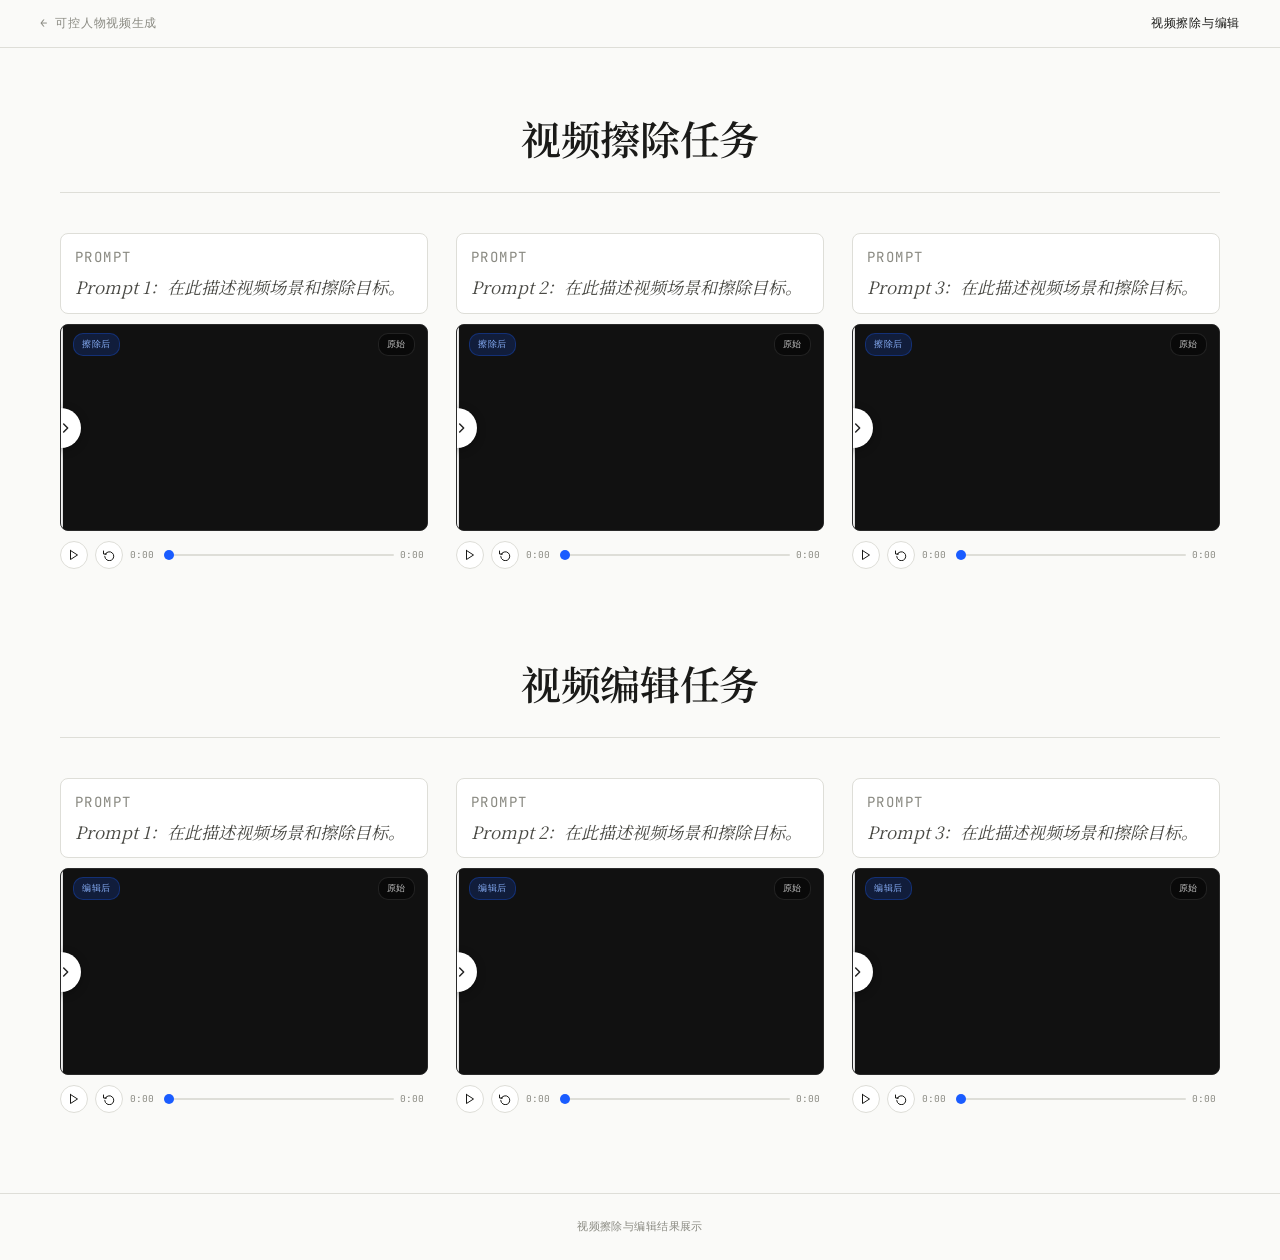
==== erasure.html @ 0b7d1b9e "refactor: index.html = driving task, erasure.html = erasure/editing task Remove landing page entirel" ====
<!DOCTYPE html>
<html lang="zh-CN">
<head>
<meta charset="UTF-8">
<meta name="viewport" content="width=device-width, initial-scale=1.0">
<title>视频擦除与编辑</title>
<link rel="preconnect" href="https://fonts.googleapis.com">
<link rel="preconnect" href="https://fonts.gstatic.com" crossorigin>
<link href="https://fonts.googleapis.com/css2?family=Noto+Serif+SC:wght@400;600&family=JetBrains+Mono:wght@400;500&display=swap" rel="stylesheet">
<style>
*,*::before,*::after{box-sizing:border-box;margin:0;padding:0}
:root{
  --bg:#fafaf8;--text:#1a1a18;--text-sub:#4a4a45;--text-dim:#8a8a82;
  --border:#deded8;--accent:#1a5cff;--surface:#f0f0ec;--handle-size:40px;
}
html{scroll-behavior:smooth}
body{background:var(--bg);color:var(--text);font-family:'Noto Serif SC',Georgia,serif;font-size:16px;line-height:1.7;min-height:100vh;}

.nav-bar{
  position:sticky;top:0;z-index:100;
  background:rgba(250,250,248,0.92);backdrop-filter:blur(10px);
  border-bottom:1px solid var(--border);
  padding:0 40px;height:48px;
  display:flex;align-items:center;justify-content:space-between;
}
.nav-current{font-family:'JetBrains Mono',monospace;font-size:12px;letter-spacing:0.06em;color:var(--text);}
.nav-link{
  font-family:'JetBrains Mono',monospace;font-size:12px;letter-spacing:0.06em;
  color:var(--text-dim);text-decoration:none;transition:color .15s;
}
.nav-link:hover{color:var(--accent);}

main{max-width:1240px;margin:0 auto;padding:56px 40px 80px;}

.task-section{margin-bottom:80px;}
.task-section:last-child{margin-bottom:0;}
.section-title{
  font-family:'Noto Serif SC',serif;font-size:clamp(26px,4vw,40px);
  font-weight:600;letter-spacing:-0.01em;color:var(--text);
  text-align:center;
  padding-bottom:20px;margin-bottom:40px;
  border-bottom:1px solid var(--border);
}

.video-grid{display:grid;grid-template-columns:repeat(3,1fr);gap:48px 28px;}
@media(max-width:960px){.video-grid{grid-template-columns:repeat(2,1fr)}}
@media(max-width:580px){.video-grid{grid-template-columns:1fr}}

.video-card{display:flex;flex-direction:column;gap:10px;}

.prompt-box{
  background:#fff;border:1px solid var(--border);border-radius:8px;
  padding:12px 14px;font-size:17px;color:var(--text-sub);line-height:1.6;
  font-style:italic;font-family:'Noto Serif SC',Georgia,serif;min-height:66px;
}
.prompt-box::before{
  content:'Prompt';display:block;
  font-family:'JetBrains Mono',monospace;font-size:14px;
  letter-spacing:0.1em;text-transform:uppercase;
  color:var(--text-dim);font-style:normal;margin-bottom:5px;
}

.viewer-wrap{
  position:relative;border-radius:8px;overflow:hidden;
  background:#111;aspect-ratio:16/9;user-select:none;border:1px solid #2a2a2a;
  will-change:transform;
}
.comp-canvas{position:absolute;inset:0;width:100%;height:100%;display:block;image-rendering:auto;}
.c-divider{
  position:absolute;top:0;bottom:0;left:0;width:1.5px;
  background:rgba(255,255,255,0.85);transform:translateX(0px);
  pointer-events:none;z-index:10;will-change:transform;
}
.c-handle{
  position:absolute;top:50%;left:0;transform:translate3d(0px,-50%,0);
  width:var(--handle-size);height:var(--handle-size);
  border-radius:50%;background:#fff;
  display:flex;align-items:center;justify-content:center;
  z-index:11;pointer-events:none;
  box-shadow:0 2px 10px rgba(0,0,0,0.3);will-change:transform;
  margin-left:calc(var(--handle-size) / -2);
}
.c-handle svg{width:16px;height:16px;stroke:#222;fill:none;stroke-width:2.2;stroke-linecap:round;stroke-linejoin:round}
.vlabel{
  position:absolute;top:8px;font-family:'JetBrains Mono',monospace;
  font-size:9px;letter-spacing:0.08em;text-transform:uppercase;
  padding:3px 8px;border-radius:10px;pointer-events:none;z-index:8;
}
.vlabel-left {left:12px;background:rgba(26,92,255,0.18);color:rgba(140,180,255,0.95);border:1px solid rgba(26,92,255,0.3);}
.vlabel-right{right:12px;background:rgba(0,0,0,0.45);color:rgba(255,255,255,0.75);border:1px solid rgba(255,255,255,0.1);}

.ctrl-bar{display:flex;align-items:center;gap:7px;}
.c-btn{
  width:28px;height:28px;border-radius:50%;
  border:1px solid var(--border);background:#fff;color:var(--text);
  display:flex;align-items:center;justify-content:center;
  cursor:pointer;flex-shrink:0;transition:border-color .15s,background .15s;
}
.c-btn:hover{border-color:#aaa;background:var(--surface)}
.c-btn svg{width:12px;height:12px;stroke:currentColor;fill:none;stroke-width:2;stroke-linecap:round;stroke-linejoin:round}
.c-progress{flex:1;display:flex;align-items:center;gap:6px;}
.c-time{font-family:'JetBrains Mono',monospace;font-size:9.5px;color:var(--text-dim);min-width:28px;}
input[type="range"].c-seek{
  flex:1;-webkit-appearance:none;appearance:none;height:2px;border-radius:2px;
  background:var(--border);outline:none;cursor:pointer;
  background-image:linear-gradient(var(--accent),var(--accent));
  background-size:0% 100%;background-repeat:no-repeat;
}
input[type="range"].c-seek::-webkit-slider-thumb{-webkit-appearance:none;width:10px;height:10px;border-radius:50%;background:var(--accent);cursor:pointer;}
input[type="range"].c-seek::-moz-range-thumb{width:10px;height:10px;border-radius:50%;background:var(--accent);border:none;}

footer{border-top:1px solid var(--border);padding:24px 48px;text-align:center;font-family:'JetBrains Mono',monospace;font-size:10.5px;color:var(--text-dim);letter-spacing:0.04em;}
</style>
</head>
<body>

<nav class="nav-bar">
  <a class="nav-link" href="index.html">← 可控人物视频生成</a>
  <span class="nav-current">视频擦除与编辑</span>
</nav>

<main>
  <section class="task-section">
    <h1 class="section-title">视频擦除任务</h1>
    <div class="video-grid" id="erasure-grid"></div>
  </section>
  <section class="task-section">
    <h1 class="section-title">视频编辑任务</h1>
    <div class="video-grid" id="editing-grid"></div>
  </section>
</main>
<footer>视频擦除与编辑结果展示</footer>

<script>
const ERASURE_DATA = [
  {
    prompt: "Prompt 1：在此描述视频场景和擦除目标。",
    orig:   "assets/videos/erasure/erasure1/original.mp4",
    output: "assets/videos/erasure/erasure1/output.mp4",
  },
  {
    prompt: "Prompt 2：在此描述视频场景和擦除目标。",
    orig:   "assets/videos/erasure/erasure2/original.mp4",
    output: "assets/videos/erasure/erasure2/output.mp4",
  },
  {
    prompt: "Prompt 3：在此描述视频场景和擦除目标。",
    orig:   "assets/videos/erasure/erasure3/original.mp4",
    output: "assets/videos/erasure/erasure3/output.mp4",
  },
];

const EDITING_DATA = [
  {
    prompt: "Prompt 1：在此描述视频场景和擦除目标。",
    orig:   "assets/videos/erasure/erasure1/original.mp4",
    output: "assets/videos/erasure/erasure1/output.mp4",
  },
  {
    prompt: "Prompt 2：在此描述视频场景和擦除目标。",
    orig:   "assets/videos/erasure/erasure2/original.mp4",
    output: "assets/videos/erasure/erasure2/output.mp4",
  },
  {
    prompt: "Prompt 3：在此描述视频场景和擦除目标。",
    orig:   "assets/videos/erasure/erasure3/original.mp4",
    output: "assets/videos/erasure/erasure3/output.mp4",
  },
];

const ICONS = {
  play:    '<svg viewBox="0 0 24 24"><polygon points="5 3 19 12 5 21 5 3"/></svg>',
  pause:   '<svg viewBox="0 0 24 24"><rect x="6" y="4" width="4" height="16"/><rect x="14" y="4" width="4" height="16"/></svg>',
  restart: '<svg viewBox="0 0 24 24"><polyline points="1 4 1 10 7 10"/><path d="M3.51 15a9 9 0 1 0 .49-3.5"/></svg>',
};

const HAS_RVFC = 'requestVideoFrameCallback' in HTMLVideoElement.prototype;

function el(tag, cls) {
  const e = document.createElement(tag);
  if (cls) cls.trim().split(/\s+/).forEach(c => e.classList.add(c));
  return e;
}
function fmt(t) {
  return Math.floor(t / 60) + ':' + String(Math.floor(t % 60)).padStart(2, '0');
}

document.getElementById('erasure-grid').append(...ERASURE_DATA.map(d => buildCard(d, '擦除后', '原始')));
document.getElementById('editing-grid').append(...EDITING_DATA.map(d => buildCard(d, '编辑后', '原始')));

function buildCard(data, leftLabel, rightLabel) {
  const card = el('div', 'video-card');

  const pb = el('div', 'prompt-box');
  pb.textContent = data.prompt;
  card.appendChild(pb);

  const wrap = el('div', 'viewer-wrap');

  const vorig = document.createElement('video');
  const vout  = document.createElement('video');
  [vorig, vout].forEach((v, i) => {
    v.src = i === 0 ? data.orig : data.output;
    v.preload = 'auto'; v.playsInline = true; v.muted = true; v.loop = true;
    v.style.cssText = 'position:absolute;width:1px;height:1px;opacity:0;pointer-events:none;';
    wrap.appendChild(v);
  });

  const canvas = el('canvas', 'comp-canvas');
  const ctx = canvas.getContext('2d', { alpha: false, desynchronized: true });
  wrap.appendChild(canvas);

  const divider = el('div', 'c-divider');
  const handle  = el('div', 'c-handle');
  handle.innerHTML = '<svg viewBox="0 0 24 24" fill="none" stroke="#333" stroke-width="2.2" stroke-linecap="round"><polyline points="8 18 2 12 8 6"/><polyline points="16 6 22 12 16 18"/></svg>';
  const lLeft  = el('span', 'vlabel vlabel-left');  lLeft.textContent  = leftLabel;
  const lRight = el('span', 'vlabel vlabel-right'); lRight.textContent = rightLabel;
  wrap.append(divider, handle, lLeft, lRight);
  card.appendChild(wrap);

  const bar   = el('div', 'ctrl-bar');
  const btnPl = el('button', 'c-btn'); btnPl.innerHTML = ICONS.play;
  const btnRe = el('button', 'c-btn'); btnRe.innerHTML = ICONS.restart;
  const prog  = el('div', 'c-progress');
  const tCur  = el('span', 'c-time'); tCur.textContent = '0:00';
  const seek  = document.createElement('input');
  seek.type = 'range'; seek.className = 'c-seek';
  seek.min = 0; seek.max = 100; seek.value = 0; seek.step = 0.01;
  const tDur = el('span', 'c-time'); tDur.textContent = '0:00';
  prog.append(tCur, seek, tDur);
  bar.append(btnPl, btnRe, prog);
  card.appendChild(bar);

  let splitPx = 0, splitFrac = 0, rafId = null, rvfcId = null, lastDrawT = -1;
  let origReady = false, outReady = false, autoStarted = false;

  const ro = new ResizeObserver(() => {
    const w = wrap.offsetWidth, h = wrap.offsetHeight;
    canvas.width  = Math.round(w * devicePixelRatio);
    canvas.height = Math.round(h * devicePixelRatio);
    ctx.scale(devicePixelRatio, devicePixelRatio);
    splitPx = splitFrac * w;
    updateDividerDOM(splitPx);
    drawFrame();
  });
  ro.observe(wrap);

  function drawFrame() {
    const W = wrap.offsetWidth, H = wrap.offsetHeight;
    if (!W || !H) return;
    const vW = vorig.videoWidth || W, vH = vorig.videoHeight || H;
    const scale = Math.min(W / vW, H / vH);
    const r = { x:(W-vW*scale)/2, y:(H-vH*scale)/2, w:vW*scale, h:vH*scale };
    const sx = splitPx;
    ctx.fillStyle = '#111'; ctx.fillRect(0, 0, W, H);
    ctx.save(); ctx.beginPath(); ctx.rect(sx, 0, W-sx, H); ctx.clip();
    ctx.drawImage(vorig, r.x, r.y, r.w, r.h); ctx.restore();
    ctx.save(); ctx.beginPath(); ctx.rect(0, 0, sx, H); ctx.clip();
    if (outReady) ctx.drawImage(vout, r.x, r.y, r.w, r.h); ctx.restore();
    ctx.strokeStyle = 'rgba(255,255,255,0.85)'; ctx.lineWidth = 1.5;
    ctx.beginPath(); ctx.moveTo(sx, 0); ctx.lineTo(sx, H); ctx.stroke();
  }

  function updateDividerDOM(px) {
    divider.style.transform = `translateX(${px}px)`;
    handle.style.transform  = `translate3d(${px}px,-50%,0)`;
  }

  function applyProgress(t, dur) {
    const frac = dur > 0 ? t / dur : 0;
    splitFrac = frac; splitPx = frac * wrap.offsetWidth;
    updateDividerDOM(splitPx);
    seek.value = t; seek.style.backgroundSize = (frac * 100) + '% 100%';
    tCur.textContent = fmt(t);
  }

  function onVideoFrame(_now, meta) {
    if (meta.mediaTime !== lastDrawT) { lastDrawT = meta.mediaTime; applyProgress(meta.mediaTime, vorig.duration || 1); drawFrame(); }
    if (!vorig.paused && !vorig.ended) rvfcId = vorig.requestVideoFrameCallback(onVideoFrame);
  }
  function rafTick() {
    applyProgress(vorig.currentTime, vorig.duration || 1); drawFrame();
    if (!vorig.paused && !vorig.ended) rafId = requestAnimationFrame(rafTick);
  }
  function startLoop() {
    if (HAS_RVFC) { if (rvfcId) vorig.cancelVideoFrameCallback(rvfcId); rvfcId = vorig.requestVideoFrameCallback(onVideoFrame); }
    else { cancelAnimationFrame(rafId); rafId = requestAnimationFrame(rafTick); }
  }
  function play() {
    if (Math.abs(vorig.currentTime - vout.currentTime) > 0.1) vout.currentTime = vorig.currentTime;
    Promise.all([vorig.play(), vout.play()]).then(() => { btnPl.innerHTML = ICONS.pause; startLoop(); }).catch(() => {});
  }
  function pause() {
    vorig.pause(); vout.pause(); btnPl.innerHTML = ICONS.play;
    if (HAS_RVFC) { if (rvfcId) { vorig.cancelVideoFrameCallback(rvfcId); rvfcId = null; } }
    else { cancelAnimationFrame(rafId); rafId = null; }
    drawFrame();
  }

  btnPl.addEventListener('click', () => vorig.paused ? play() : pause());
  btnRe.addEventListener('click', () => { vorig.currentTime = 0; vout.currentTime = 0; applyProgress(0, vorig.duration || 1); drawFrame(); play(); });
  vorig.addEventListener('ended', () => { btnPl.innerHTML = ICONS.play; cancelAnimationFrame(rafId); rafId = null; if (rvfcId) { vorig.cancelVideoFrameCallback(rvfcId); rvfcId = null; } });

  seek.addEventListener('input', () => {
    const t = parseFloat(seek.value), dur = vorig.duration || 1;
    vorig.currentTime = t; vout.currentTime = t; applyProgress(t, dur); drawFrame();
  });
  seek.addEventListener('pointerup', () => {
    if (!vorig.paused) Promise.all([vorig.play(), vout.play()]).then(startLoop).catch(() => {});
  });

  vorig.addEventListener('loadedmetadata', () => { seek.max = vorig.duration; tDur.textContent = fmt(vorig.duration); applyProgress(0, vorig.duration); drawFrame(); });

  function tryAutoPlay() { if (origReady && outReady && !autoStarted) { autoStarted = true; play(); } }
  vorig.addEventListener('canplay', () => { origReady = true; drawFrame(); tryAutoPlay(); });
  vout.addEventListener('canplay',  () => { outReady  = true; drawFrame(); tryAutoPlay(); });

  return card;
}
</script>
</body>
</html>
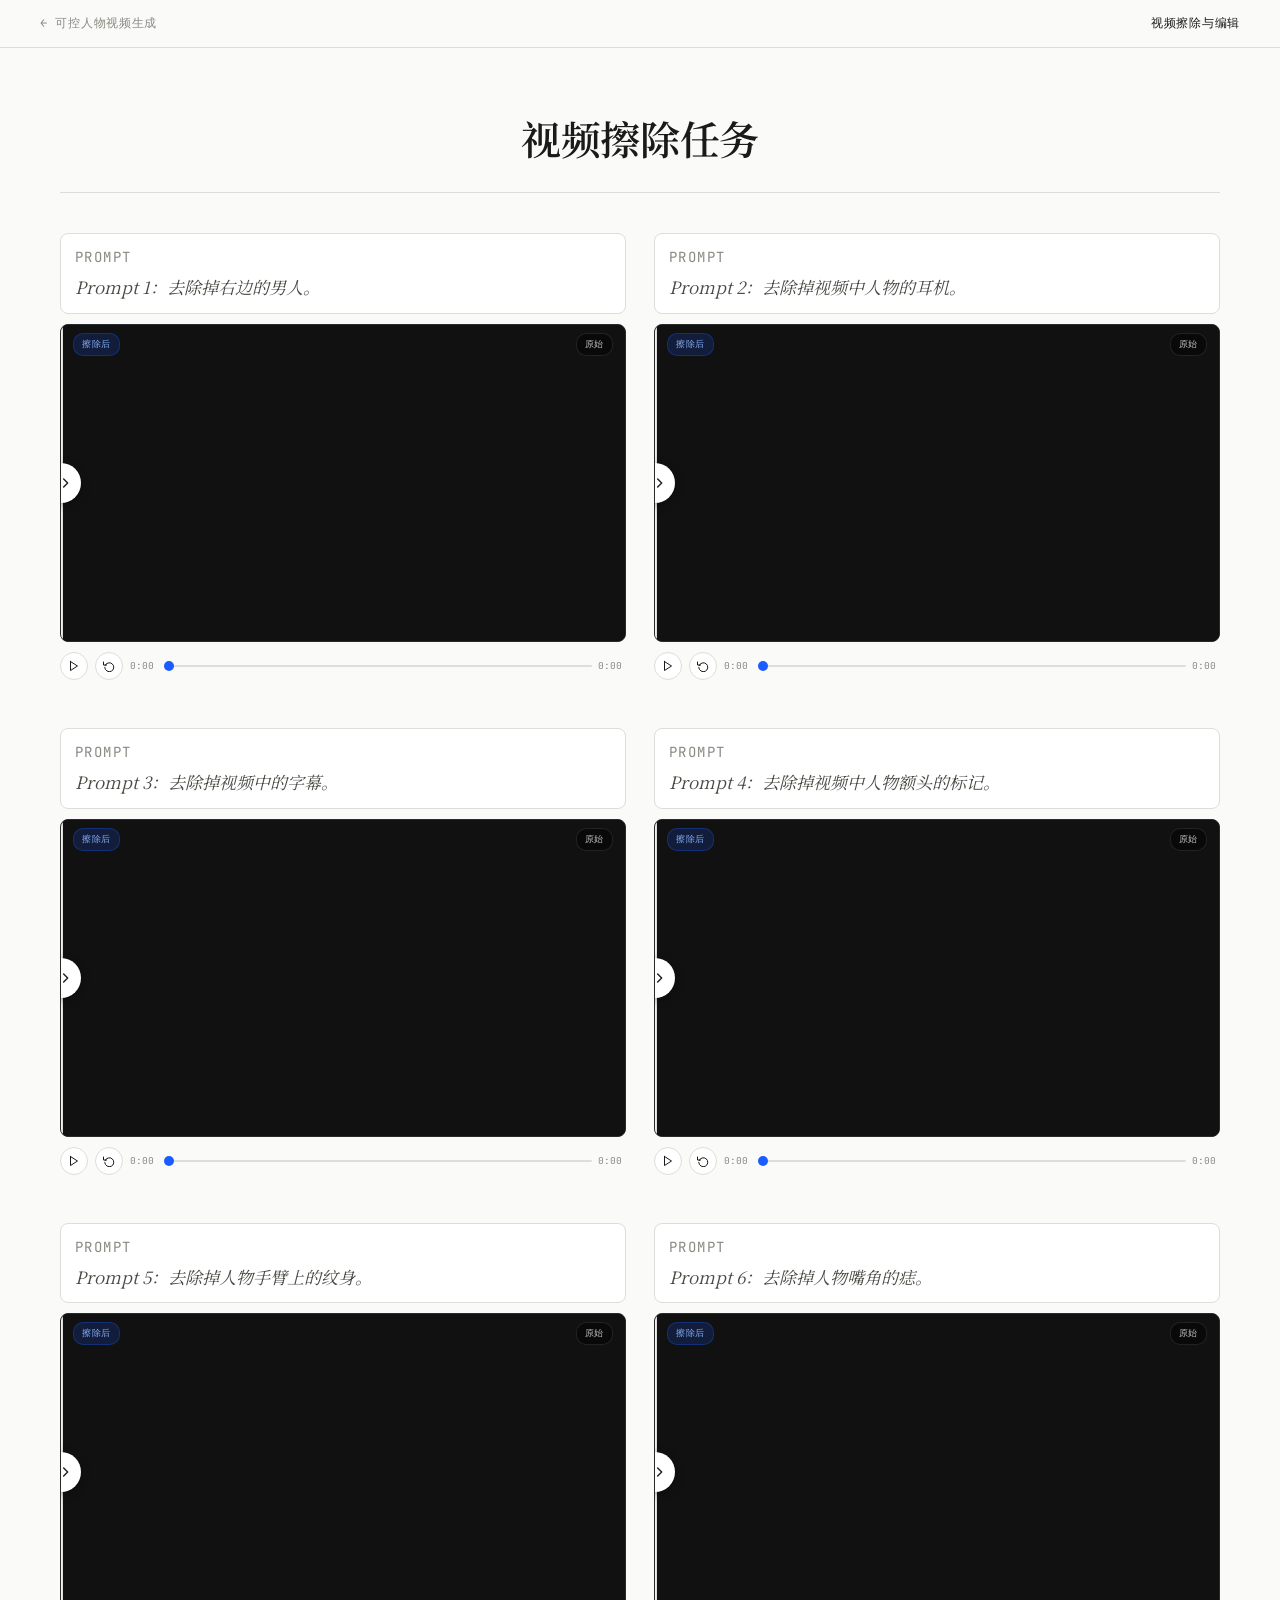
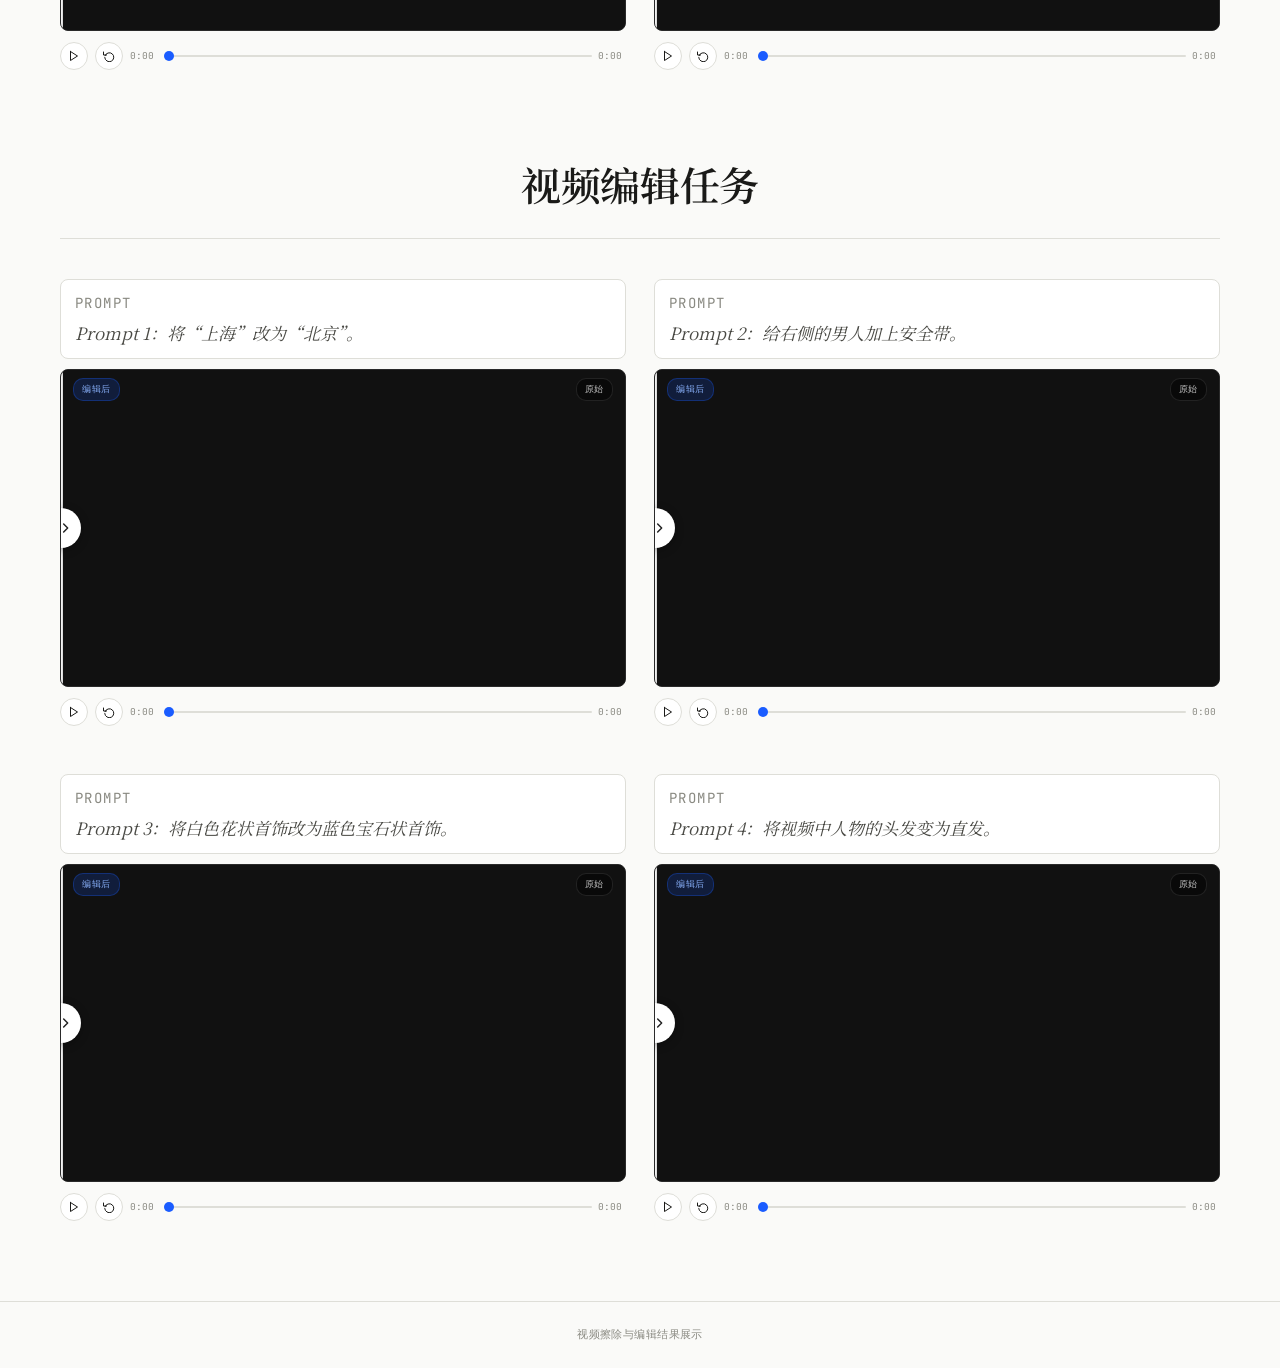
==== commit 53c0f5fc: "feat: version 0630" ====
--- a/erasure.html
+++ b/erasure.html
@@ -42,8 +42,7 @@
   border-bottom:1px solid var(--border);
 }
 
-.video-grid{display:grid;grid-template-columns:repeat(3,1fr);gap:48px 28px;}
-@media(max-width:960px){.video-grid{grid-template-columns:repeat(2,1fr)}}
+.video-grid{display:grid;grid-template-columns:repeat(2,1fr);gap:48px 28px;}
 @media(max-width:580px){.video-grid{grid-template-columns:1fr}}
 
 .video-card{display:flex;flex-direction:column;gap:10px;}
@@ -134,37 +133,57 @@
 <script>
 const ERASURE_DATA = [
   {
-    prompt: "Prompt 1：在此描述视频场景和擦除目标。",
+    prompt: "Prompt 1：去除掉右边的男人。",
     orig:   "assets/videos/erasure/erasure1/original.mp4",
     output: "assets/videos/erasure/erasure1/output.mp4",
   },
   {
-    prompt: "Prompt 2：在此描述视频场景和擦除目标。",
+    prompt: "Prompt 2：去除掉视频中人物的耳机。",
     orig:   "assets/videos/erasure/erasure2/original.mp4",
     output: "assets/videos/erasure/erasure2/output.mp4",
   },
   {
-    prompt: "Prompt 3：在此描述视频场景和擦除目标。",
+    prompt: "Prompt 3：去除掉视频中的字幕。",
     orig:   "assets/videos/erasure/erasure3/original.mp4",
     output: "assets/videos/erasure/erasure3/output.mp4",
   },
+  {
+    prompt: "Prompt 4：去除掉视频中人物额头的标记。",
+    orig:   "assets/videos/erasure/erasure4/original.mp4",
+    output: "assets/videos/erasure/erasure4/output.mp4",
+  },
+  {
+    prompt: "Prompt 5：去除掉人物手臂上的纹身。",
+    orig:   "assets/videos/erasure/erasure5/original.mp4",
+    output: "assets/videos/erasure/erasure5/output.mp4",
+  },
+  {
+    prompt: "Prompt 6：去除掉人物嘴角的痣。",
+    orig:   "assets/videos/erasure/erasure6/original.mp4",
+    output: "assets/videos/erasure/erasure6/output.mp4",
+  },
 ];
 
 const EDITING_DATA = [
   {
-    prompt: "Prompt 1：在此描述视频场景和擦除目标。",
-    orig:   "assets/videos/erasure/erasure1/original.mp4",
-    output: "assets/videos/erasure/erasure1/output.mp4",
-  },
-  {
-    prompt: "Prompt 2：在此描述视频场景和擦除目标。",
-    orig:   "assets/videos/erasure/erasure2/original.mp4",
-    output: "assets/videos/erasure/erasure2/output.mp4",
-  },
-  {
-    prompt: "Prompt 3：在此描述视频场景和擦除目标。",
-    orig:   "assets/videos/erasure/erasure3/original.mp4",
-    output: "assets/videos/erasure/erasure3/output.mp4",
+    prompt: "Prompt 1：将“上海”改为“北京”。",
+    orig:   "assets/videos/edit/edit1/original.mp4",
+    output: "assets/videos/edit/edit1/output.mp4",
+  },
+  {
+    prompt: "Prompt 2：给右侧的男人加上安全带。",
+    orig:   "assets/videos/edit/edit2/original.mp4",
+    output: "assets/videos/edit/edit2/output.mp4",
+  },
+  {
+    prompt: "Prompt 3：将白色花状首饰改为蓝色宝石状首饰。",
+    orig:   "assets/videos/edit/edit3/original.mp4",
+    output: "assets/videos/edit/edit3/output.mp4",
+  },
+  {
+    prompt: "Prompt 4：将视频中人物的头发变为直发。",
+    orig:   "assets/videos/edit/edit4/original.mp4",
+    output: "assets/videos/edit/edit4/output.mp4",
   },
 ];
 
